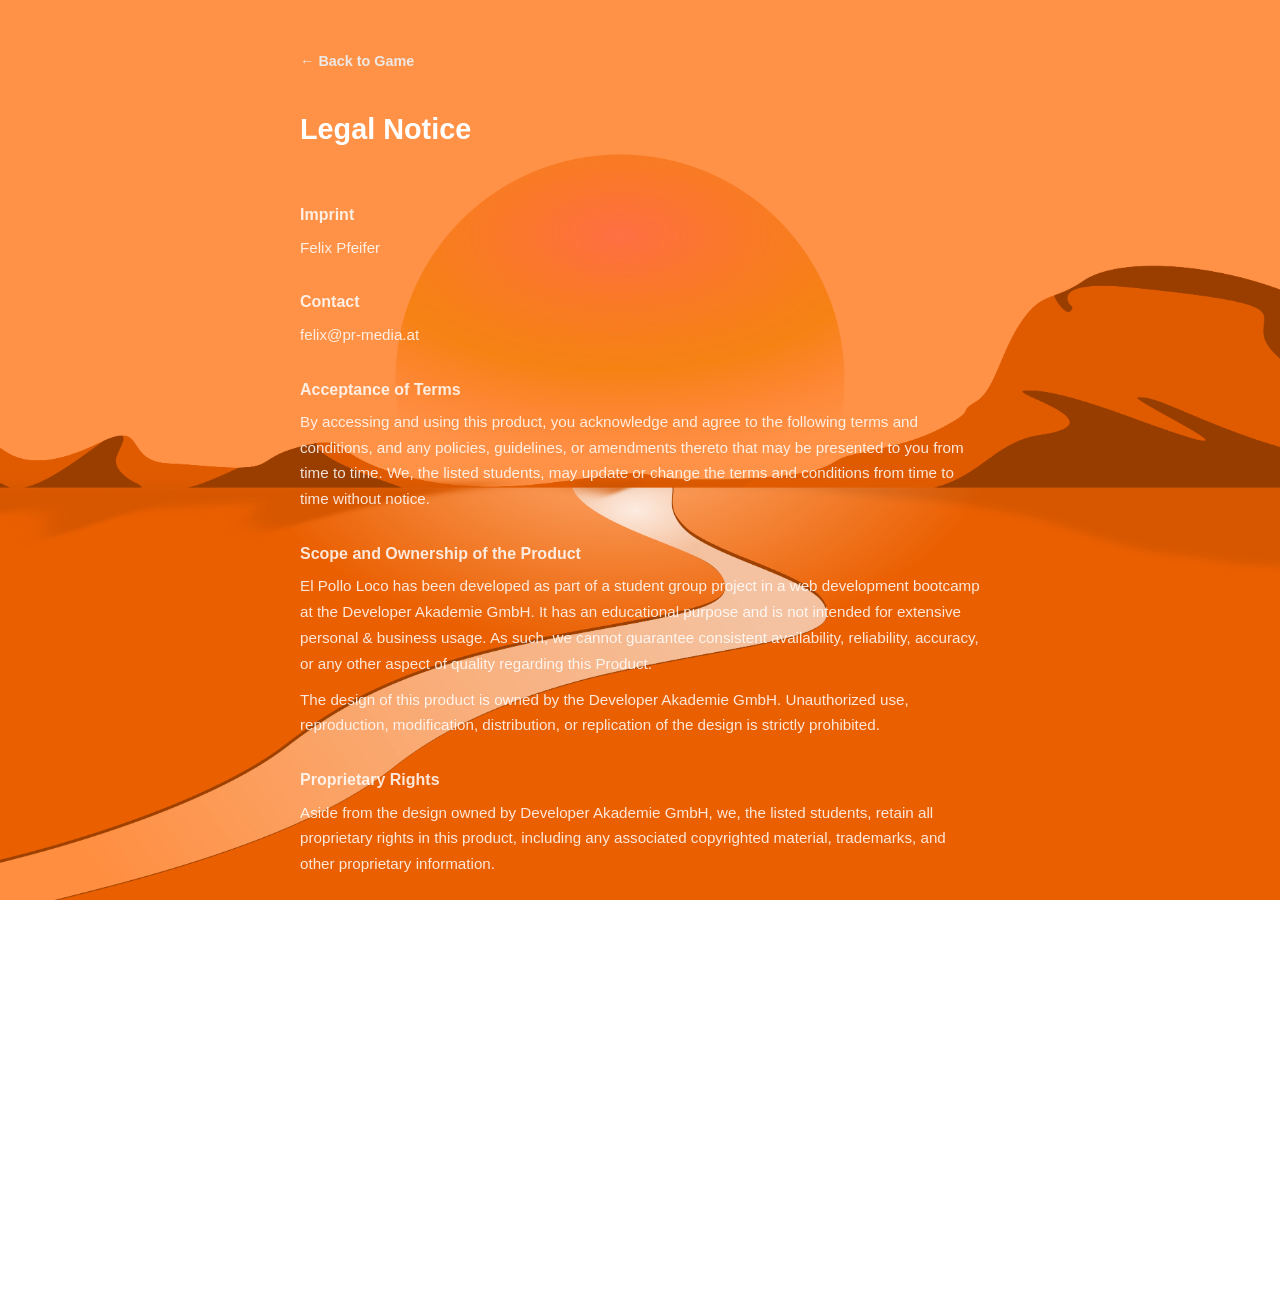
==== legal-notice.html @ 6ed787b6 "feat: Add legal notice page with terms and conditions" ====
<!doctype html>
<html lang="de">
    <head>
        <meta charset="UTF-8" />
        <meta name="viewport" content="width=device-width, initial-scale=1.0" />
        <link rel="icon" type="image/png" href="assets/logos/favicon.png" />
        <link rel="icon" type="image/svg+xml" href="assets/logos/favicon.svg" />
        <link rel="stylesheet" href="legal-notice.css" />
        <title>Legal Notice – El Pollo Loco</title>
    </head>

    <body>
        <div class="ln-page">
            <div class="ln-card">
                <a class="ln-back" href="index.html">← Back to Game</a>

                <h1 class="ln-title">Legal Notice</h1>
                <hr class="ln-title-divider" />

                <section class="ln-section">
                    <h2 class="ln-subtitle">Imprint</h2>
                    <ul class="ln-list">
                        <li>Felix Pfeifer</li>
                    </ul>
                </section>

                <section class="ln-section">
                    <h2 class="ln-subtitle">Contact</h2>
                    <ul class="ln-list">
                        <li><a class="ln-link" href="mailto:felix@pr-media.at">felix@pr-media.at</a></li>
                    </ul>
                </section>

                <section class="ln-section">
                    <h2 class="ln-subtitle">Acceptance of Terms</h2>
                    <p class="ln-text">By accessing and using this product, you acknowledge and agree to the following terms and conditions, and any policies, guidelines, or amendments thereto that may be presented to you from time to time. We, the listed students, may update or change the terms and conditions from time to time without notice.</p>
                </section>

                <section class="ln-section">
                    <h2 class="ln-subtitle">Scope and Ownership of the Product</h2>
                    <p class="ln-text">El Pollo Loco has been developed as part of a student group project in a web development bootcamp at the Developer Akademie GmbH. It has an educational purpose and is not intended for extensive personal &amp; business usage. As such, we cannot guarantee consistent availability, reliability, accuracy, or any other aspect of quality regarding this Product.</p>
                    <p class="ln-text">The design of this product is owned by the Developer Akademie GmbH. Unauthorized use, reproduction, modification, distribution, or replication of the design is strictly prohibited.</p>
                </section>

                <section class="ln-section">
                    <h2 class="ln-subtitle">Proprietary Rights</h2>
                    <p class="ln-text">Aside from the design owned by Developer Akademie GmbH, we, the listed students, retain all proprietary rights in this product, including any associated copyrighted material, trademarks, and other proprietary information.</p>
                </section>

                <section class="ln-section">
                    <h2 class="ln-subtitle">Use of the Product</h2>
                    <p class="ln-text">This product is intended to be used for lawful purposes only, in accordance with all applicable laws and regulations. Any use for illegal activities, or to harass, harm, threaten, or intimidate another person, is strictly prohibited.</p>
                </section>

                <section class="ln-section">
                    <h2 class="ln-subtitle">Disclaimer of Warranties and Limitation of Liability</h2>
                    <p class="ln-text">This product is provided "as is" without warranty of any kind, whether express or implied, including but not limited to the implied warranties of merchantability, fitness for a particular purpose, and non-infringement. In no event will we, the listed students, or the Developer Akademie, be liable for any direct, indirect, incidental, special, consequential or exemplary damages arising out of or in connection with the use or performance of this product.</p>
                </section>
            </div>
        </div>
    </body>
</html>
---- legal-notice.css ----
*,
*::before,
*::after {
    box-sizing: border-box;
    margin: 0;
    padding: 0;
}

body {
    font-family: 'Segoe UI', Arial, sans-serif;
    font-size: 0.95rem;
    line-height: 1.7;
    color: #fff;
    background-image: url('img/sketch1999-desert-5385998.png');
    background-size: cover;
    background-position: center;
    background-attachment: fixed;
    padding: 48px 24px 80px;
}

.ln-page {
    max-width: 680px;
    margin: 0 auto;
}

.ln-card {
    background: none;
    padding: 0;
}

.ln-back {
    display: inline-block;
    margin-bottom: 32px;
    color: #ece9e6;
    text-decoration: none;
    font-size: 0.9rem;
    font-weight: 600;
}

.ln-back:hover {
    text-decoration: underline;
}

.ln-title {
    font-size: 1.8rem;
    font-weight: 700;
    margin-bottom: 8px;
    color: #fff;
}

.ln-title-divider {
    width: 48px;
    height: 3px;
    color: rgba(255, 255, 255, 0.85);
    margin-bottom: 36px;
    border: none;
}

.ln-section {
    margin-bottom: 28px;
}

.ln-subtitle {
    font-size: 1rem;
    font-weight: 700;
    margin-bottom: 6px;
    color: rgba(255, 255, 255, 0.85);
}

.ln-list {
    list-style: none;
    padding: 0;
    color: rgba(255, 255, 255, 0.85);
}

.ln-text {
    color: rgba(255, 255, 255, 0.85);
    margin-bottom: 10px;
}

.ln-text:last-child {
    margin-bottom: 0;
}

.ln-link {
   color: rgba(255, 255, 255, 0.85);
    text-decoration: none;
}

.ln-link:hover {
    text-decoration: underline;
}
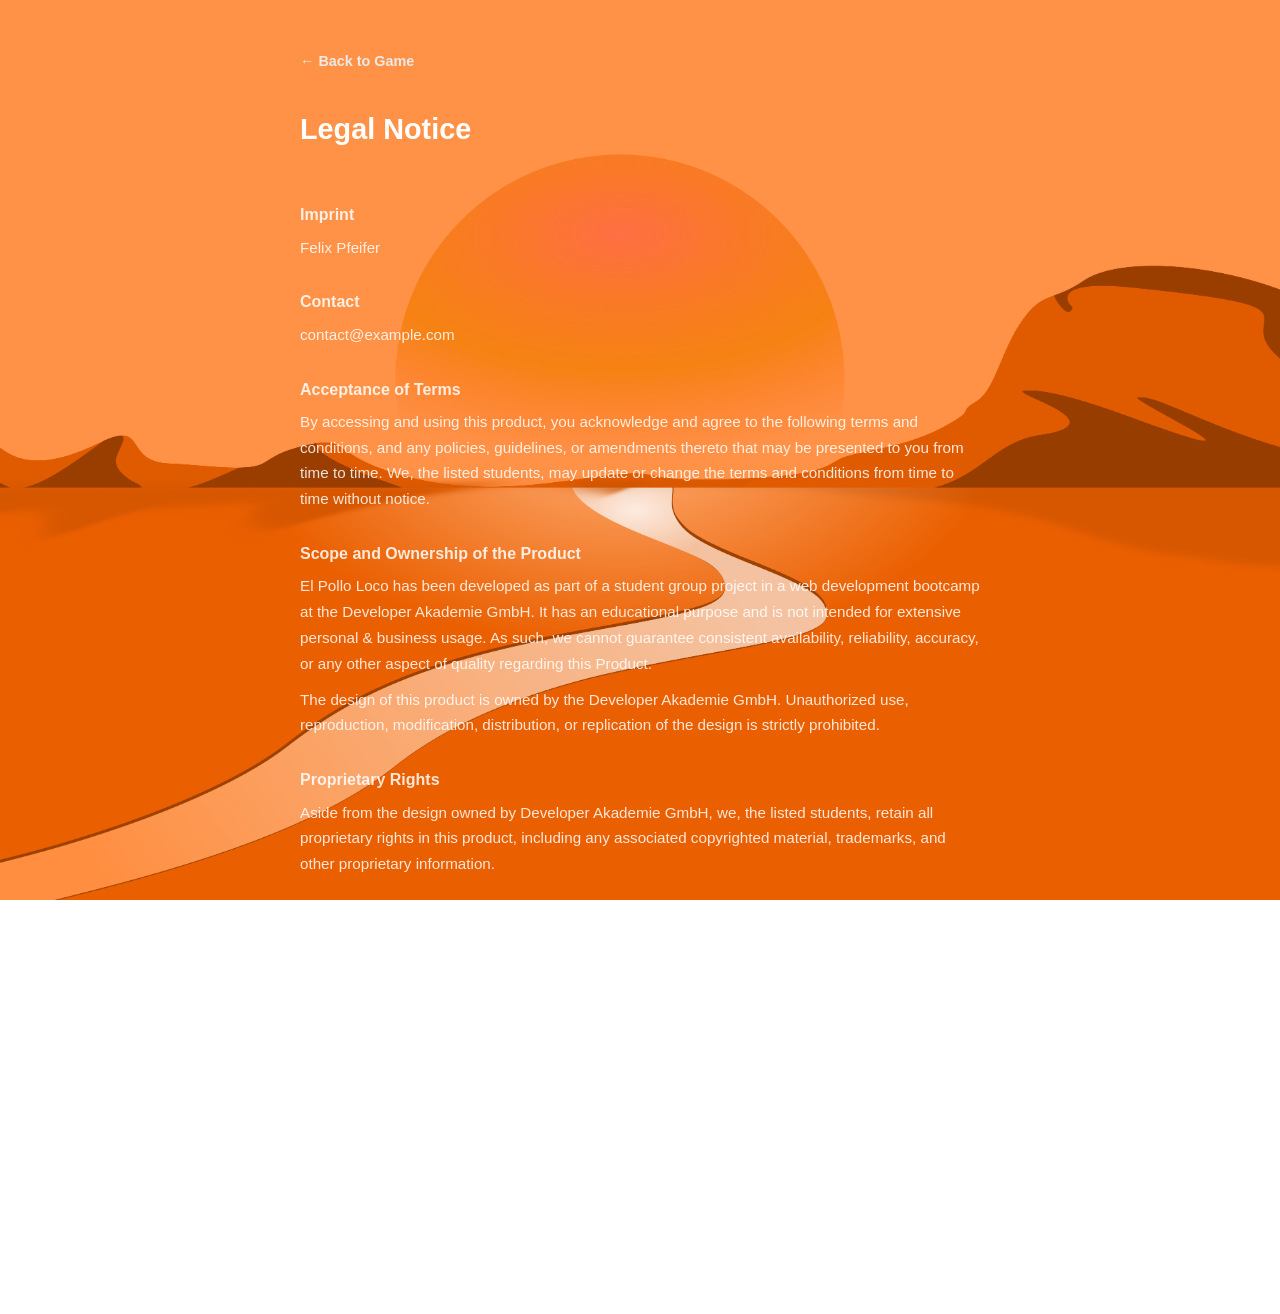
==== commit 3f6d870f: "feat: Add Changa One font files and integrate them into the project" ====
--- a/legal-notice.html
+++ b/legal-notice.html
@@ -27,7 +27,7 @@
                 <section class="ln-section">
                     <h2 class="ln-subtitle">Contact</h2>
                     <ul class="ln-list">
-                        <li><a class="ln-link" href="mailto:felix@pr-media.at">felix@pr-media.at</a></li>
+                        <li>contact@example.com</li>
                     </ul>
                 </section>
 
